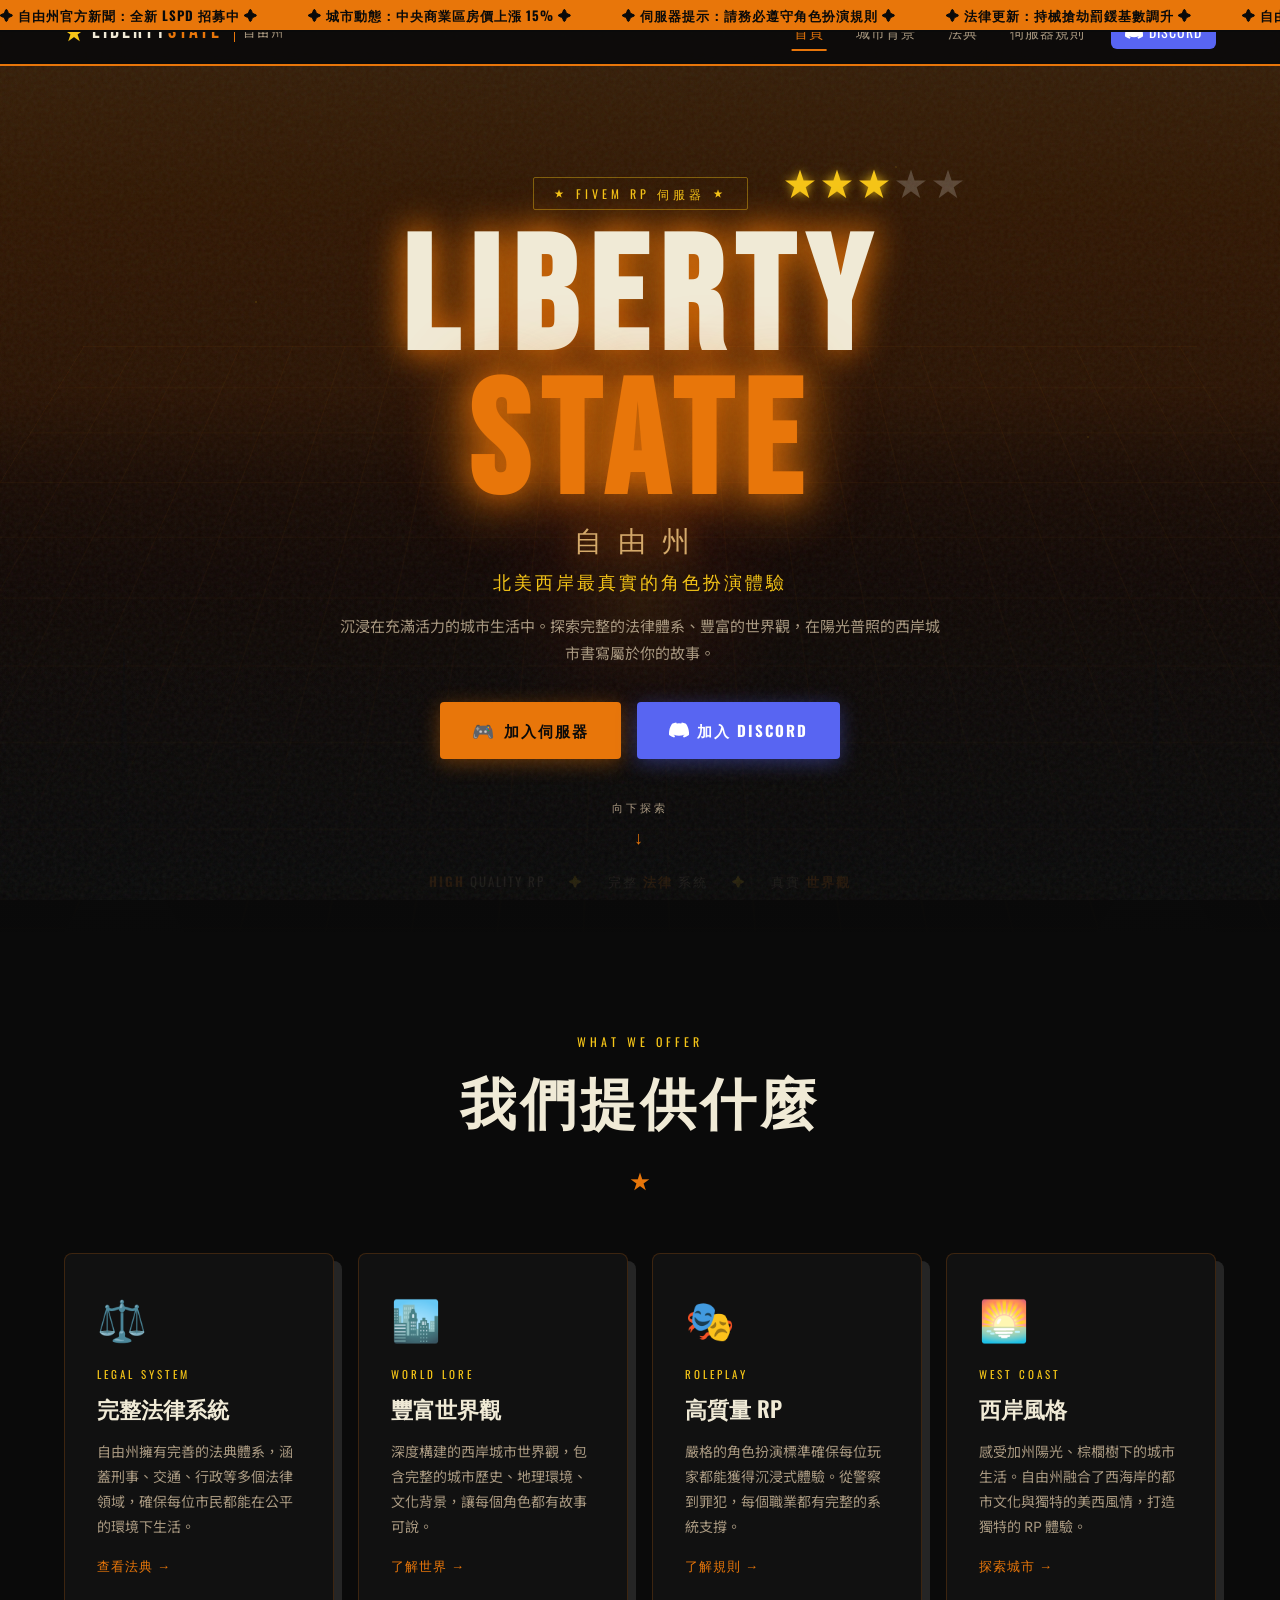
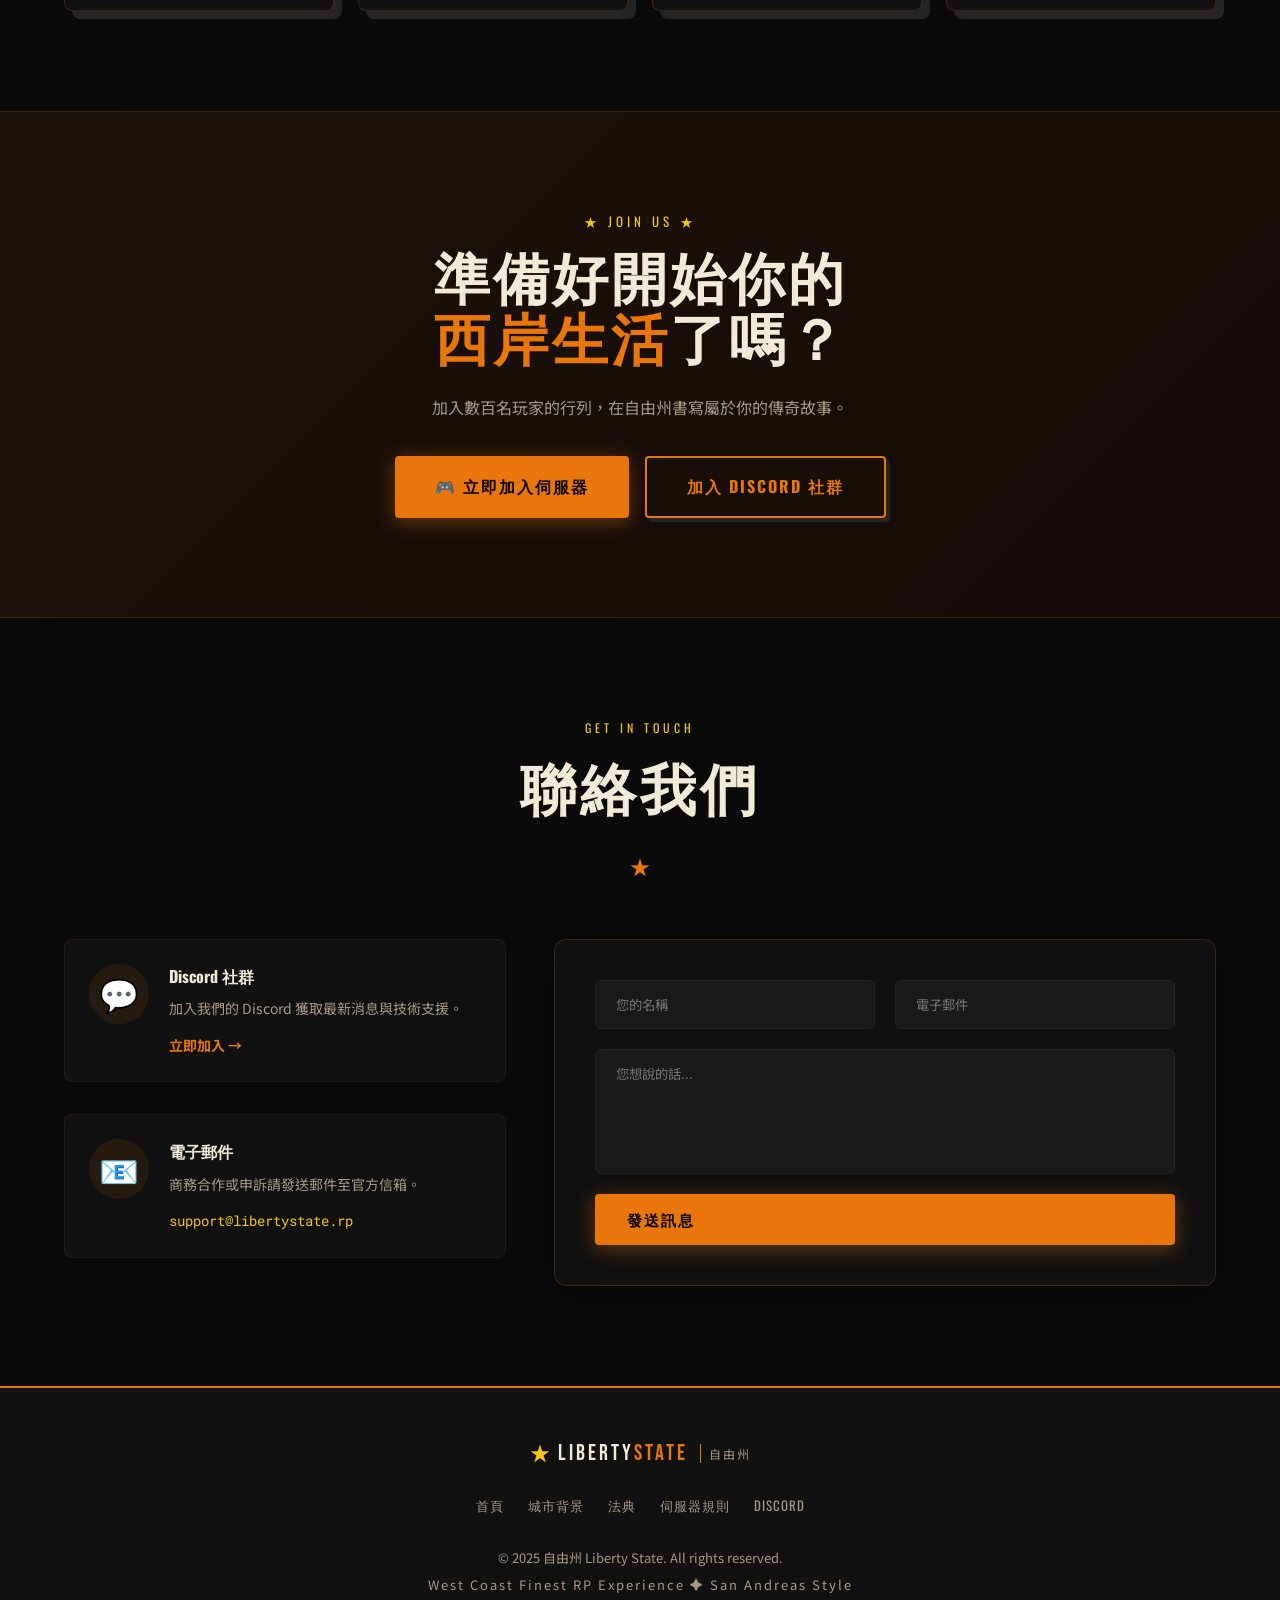
==== index.html @ edca75ae "Add files via upload" ====
<!DOCTYPE html>
<html lang="zh-TW">
<head>
  <meta charset="UTF-8" />
  <meta name="viewport" content="width=device-width, initial-scale=1.0" />
  <title>自由州 Liberty State | 官方網站</title>
  <meta name="description" content="自由州（Liberty State）是一個位於北美西岸的現代化都市。探索完整的 RP 世界觀、法典系統、並了解伺務器規則。" />
  <meta property="og:title" content="自由州 Liberty State" />
  <meta property="og:description" content="一個高質量的 FiveM RP 伺務器。探索完整的法律系統、世界觀設定、並了解伺務器規則。" />
  <meta property="og:type" content="website" />
  <link rel="preconnect" href="https://fonts.googleapis.com" />
  <link rel="preconnect" href="https://fonts.gstatic.com" crossorigin />
  <link href="https://fonts.googleapis.com/css2?family=Bebas+Neue&family=Oswald:wght@300;400;500;600;700&family=Noto+Sans+TC:wght@300;400;500;700&family=Roboto+Mono:wght@400;500&display=swap" rel="stylesheet" />
  <link rel="stylesheet" href="style.css" />
</head>
<body>
  <!-- News Ticker -->
  <div class="news-ticker">
    <div class="news-content">
      <span>✦ 自由州官方新聞：全新 LSPD 招募中 ✦</span>
      <span>✦ 城市動態：中央商業區房價上漲 15% ✦</span>
      <span>✦ 伺服器提示：請務必遵守角色扮演規則 ✦</span>
      <span>✦ 法律更新：持械搶劫罰鍰基數調升 ✦</span>
      <span>✦ 自由州官方新聞：全新 LSPD 招募中 ✦</span>
      <span>✦ 城市動態：中央商業區房價上漲 15% ✦</span>
    </div>
  </div>

  <!-- Navigation -->
  <nav class="navbar" id="navbar">
    <div class="nav-container">
      <a href="index.html" class="nav-logo">
        <span class="logo-star">★</span>
        <span class="logo-text">LIBERTY<span class="logo-state">STATE</span></span>
        <span class="logo-zh">自由州</span>
      </a>
      <div class="nav-links">
        <a href="index.html" class="nav-link active" id="nav-home">首頁</a>
        <a href="city.html" class="nav-link" id="nav-city">城市背景</a>
        <a href="code.html" class="nav-link" id="nav-code">法典</a>
        <a href="rules.html" class="nav-link" id="nav-rules">伺服器規則</a>
        <a href="https://discord.gg/libertystaterp" class="nav-link discord-btn" target="_blank">
          <svg width="18" height="18" viewBox="0 0 24 24" fill="currentColor"><path d="M20.317 4.37a19.791 19.791 0 0 0-4.885-1.515.074.074 0 0 0-.079.037c-.21.375-.444.864-.608 1.25a18.27 18.27 0 0 0-5.487 0 12.64 12.64 0 0 0-.617-1.25.077.077 0 0 0-.079-.037A19.736 19.736 0 0 0 3.677 4.37a.07.07 0 0 0-.032.027C.533 9.046-.32 13.58.099 18.057.1 18.081.118 18.103.137 18.116a19.916 19.916 0 0 0 6.002 2.993.078.078 0 0 0 .084-.026c.462-.63.874-1.295 1.226-1.994a.076.076 0 0 0-.041-.106 13.107 13.107 0 0 1-1.872-.892.077.077 0 0 1-.008-.128 10.2 10.2 0 0 0 .372-.292.074.074 0 0 1 .077-.01c3.928 1.793 8.18 1.793 12.062 0a.074.074 0 0 1 .078.01c.12.098.246.198.373.292a.077.077 0 0 1-.006.127 12.299 12.299 0 0 1-1.873.892.077.077 0 0 0-.041.107c.36.698.772 1.362 1.225 1.993a.076.076 0 0 0 .084.028 19.839 19.839 0 0 0 6.002-2.981.077.077 0 0 0 .032-.054c.5-5.177-.838-9.674-3.549-13.66a.061.061 0 0 0-.031-.03z"/></svg>
          Discord
        </a>
      </div>
      <button class="nav-toggle" id="navToggle">
        <span></span><span></span><span></span>
      </button>
    </div>
  </nav>

  <!-- Hero Section -->
  <section class="hero" id="hero">
    <div class="hero-bg">
      <div class="hero-gradient"></div>
      <div class="hero-stars"></div>
      <div class="hero-grid"></div>
      <div class="palm-silhouettes">
        <div class="palm palm-left"></div>
        <div class="palm palm-right"></div>
      </div>
      <div class="sun-effect"></div>
    </div>
    <div class="hero-content">
      <!-- Wanted Level Stars -->
      <div class="wanted-level">
        <span>★</span><span>★</span><span>★</span><span class="star-dim">★</span><span class="star-dim">★</span>
      </div>
      <div class="hero-badge">
        <span class="badge-star">★</span> FiveM RP 伺服器 <span class="badge-star">★</span>
      </div>
      <h1 class="hero-title">
        <span class="title-liberty">LIBERTY</span>
        <span class="title-state">STATE</span>
        <span class="title-zh">自由州</span>
      </h1>
      <p class="hero-subtitle">北美西岸最真實的角色扮演體驗</p>
      <p class="hero-desc">沉浸在充滿活力的城市生活中。探索完整的法律體系、豐富的世界觀，在陽光普照的西岸城市書寫屬於你的故事。</p>
      <div class="hero-buttons">
        <a href="fivem://connect/libertystate.tebex.io" class="btn btn-primary">
          <span class="btn-icon">🎮</span> 加入伺服器
        </a>
        <a href="https://discord.gg/libertystaterp" class="btn btn-discord" target="_blank">
          <svg width="20" height="20" viewBox="0 0 24 24" fill="currentColor"><path d="M20.317 4.37a19.791 19.791 0 0 0-4.885-1.515.074.074 0 0 0-.079.037c-.21.375-.444.864-.608 1.25a18.27 18.27 0 0 0-5.487 0 12.64 12.64 0 0 0-.617-1.25.077.077 0 0 0-.079-.037A19.736 19.736 0 0 0 3.677 4.37a.07.07 0 0 0-.032.027C.533 9.046-.32 13.58.099 18.057.1 18.081.118 18.103.137 18.116a19.916 19.916 0 0 0 6.002 2.993.078.078 0 0 0 .084-.026c.462-.63.874-1.295 1.226-1.994a.076.076 0 0 0-.041-.106 13.107 13.107 0 0 1-1.872-.892.077.077 0 0 1-.008-.128 10.2 10.2 0 0 0 .372-.292.074.074 0 0 1 .077-.01c3.928 1.793 8.18 1.793 12.062 0a.074.074 0 0 1 .078.01c.12.098.246.198.373.292a.077.077 0 0 1-.006.127 12.299 12.299 0 0 1-1.873.892.077.077 0 0 0-.041.107c.36.698.772 1.362 1.225 1.993a.076.076 0 0 0 .084.028 19.839 19.839 0 0 0 6.002-2.981.077.077 0 0 0 .032-.054c.5-5.177-.838-9.674-3.549-13.66a.061.061 0 0 0-.031-.03z"/></svg>
          加入 Discord
        </a>
      </div>
      <div class="hero-scroll-hint">
        <span>向下探索</span>
        <div class="scroll-arrow">↓</div>
      </div>
    </div>
    <div class="hero-badge-bottom">
      <span class="stat-item"><span class="stat-num">HIGH</span> QUALITY RP</span>
      <span class="stat-divider">✦</span>
      <span class="stat-item">完整 <span class="stat-num">法律</span> 系統</span>
      <span class="stat-divider">✦</span>
      <span class="stat-item">真實 <span class="stat-num">世界觀</span></span>
    </div>
  </section>

  <!-- Features Section -->
  <section class="features" id="features">
    <div class="section-header">
      <div class="section-tag">WHAT WE OFFER</div>
      <h2 class="section-title">我們提供什麼</h2>
      <div class="section-divider"><span>★</span></div>
    </div>
    <div class="features-grid">
      <div class="feature-card" data-delay="0">
        <div class="feature-icon">⚖️</div>
        <div class="feature-tag">LEGAL SYSTEM</div>
        <h3 class="feature-title">完整法律系統</h3>
        <p class="feature-desc">自由州擁有完善的法典體系，涵蓋刑事、交通、行政等多個法律領域，確保每位市民都能在公平的環境下生活。</p>
        <a href="code.html" class="feature-link">查看法典 →</a>
      </div>
      <div class="feature-card" data-delay="100">
        <div class="feature-icon">🏙️</div>
        <div class="feature-tag">WORLD LORE</div>
        <h3 class="feature-title">豐富世界觀</h3>
        <p class="feature-desc">深度構建的西岸城市世界觀，包含完整的城市歷史、地理環境、文化背景，讓每個角色都有故事可說。</p>
        <a href="city.html" class="feature-link">了解世界 →</a>
      </div>
      <div class="feature-card" data-delay="200">
        <div class="feature-icon">🎭</div>
        <div class="feature-tag">ROLEPLAY</div>
        <h3 class="feature-title">高質量 RP</h3>
        <p class="feature-desc">嚴格的角色扮演標準確保每位玩家都能獲得沉浸式體驗。從警察到罪犯，每個職業都有完整的系統支撐。</p>
        <a href="rules.html" class="feature-link">了解規則 →</a>
      </div>
      <div class="feature-card" data-delay="300">
        <div class="feature-icon">🌅</div>
        <div class="feature-tag">WEST COAST</div>
        <h3 class="feature-title">西岸風格</h3>
        <p class="feature-desc">感受加州陽光、棕櫚樹下的城市生活。自由州融合了西海岸的都市文化與獨特的美西風情，打造獨特的 RP 體驗。</p>
        <a href="city.html" class="feature-link">探索城市 →</a>
      </div>
    </div>
  </section>

  <!-- CTA Section -->
  <section class="cta-section">
    <div class="cta-bg"></div>
    <div class="cta-content">
      <div class="cta-tag">★ JOIN US ★</div>
      <h2 class="cta-title">準備好開始你的<br><span class="cta-highlight">西岸生活</span>了嗎？</h2>
      <p class="cta-desc">加入數百名玩家的行列，在自由州書寫屬於你的傳奇故事。</p>
      <div class="cta-buttons">
        <a href="fivem://connect/libertystate.tebex.io" class="btn btn-primary btn-lg">
          🎮 立即加入伺服器
        </a>
        <a href="https://discord.gg/libertystaterp" class="btn btn-outline btn-lg" target="_blank">
          加入 Discord 社群
        </a>
      </div>
    </div>
  </section>

  <!-- Contact Section -->
  <section class="contact-section" id="contact">
    <div class="section-header">
      <div class="section-tag">GET IN TOUCH</div>
      <h2 class="section-title">聯絡我們</h2>
      <div class="section-divider"><span>★</span></div>
    </div>
    <div class="contact-container">
      <div class="contact-info">
        <div class="contact-item">
          <div class="contact-icon">💬</div>
          <div class="contact-text">
            <h4>Discord 社群</h4>
            <p>加入我們的 Discord 獲取最新消息與技術支援。</p>
            <a href="https://discord.gg/libertystaterp" target="_blank">立即加入 →</a>
          </div>
        </div>
        <div class="contact-item">
          <div class="contact-icon">📧</div>
          <div class="contact-text">
            <h4>電子郵件</h4>
            <p>商務合作或申訴請發送郵件至官方信箱。</p>
            <span>support@libertystate.rp</span>
          </div>
        </div>
      </div>
      <div class="contact-form-wrapper">
        <form class="contact-form">
          <div class="form-row">
            <input type="text" placeholder="您的名稱" required>
            <input type="email" placeholder="電子郵件" required>
          </div>
          <textarea placeholder="您想說的話..." rows="5" required></textarea>
          <button type="submit" class="btn btn-primary">發送訊息</button>
        </form>
      </div>
    </div>
  </section>

  <!-- Footer -->
  <footer class="footer">
    <div class="footer-content">
      <div class="footer-logo">
        <span class="logo-star">★</span>
        <span class="logo-text">LIBERTY<span class="logo-state">STATE</span></span>
        <span class="logo-zh">自由州</span>
      </div>
      <div class="footer-links">
        <a href="index.html">首頁</a>
        <a href="city.html">城市背景</a>
        <a href="code.html">法典</a>
        <a href="rules.html">伺服器規則</a>
        <a href="https://discord.gg/libertystaterp" target="_blank">Discord</a>
      </div>
      <div class="footer-bottom">
        <p>© 2025 自由州 Liberty State. All rights reserved.</p>
        <p class="footer-tagline">West Coast Finest RP Experience ✦ San Andreas Style</p>
      </div>
    </div>
  </footer>

  <script src="app.js"></script>
</body>
</html>
---- style.css ----
/* ===== NEWS TICKER ===== */
.news-ticker {
  background: var(--orange);
  color: var(--dark);
  height: 32px;
  display: flex; align-items: center;
  font-family: var(--font-heading);
  font-weight: 700; font-size: 13px;
  letter-spacing: 1px; text-transform: uppercase;
  overflow: hidden; border-bottom: 2px solid var(--dark);
  position: relative; z-index: 1001;
}
.news-content {
  display: flex; gap: 50px;
  animation: ticker 30s linear infinite;
  white-space: nowrap;
}
@keyframes ticker {
  0% { transform: translateX(100%); }
  100% { transform: translateX(-100%); }
}

/* ===== ENHANCED HERO ===== */
.hero {
  background-image: url('gta_sa_sunset_cityscape_1777030812058.png');
  background-size: cover;
  background-position: center;
}
.hero::after {
  content: ''; position: absolute; inset: 0;
  background: linear-gradient(0deg, rgba(10,10,10,0.95) 0%, rgba(10,10,10,0.4) 50%, rgba(232,118,10,0.2) 100%);
  pointer-events: none;
}

.hero-title {
  filter: drop-shadow(0 0 15px rgba(232,118,10,0.8));
}

.feature-card {
  border: 2px solid var(--dark4);
  box-shadow: 8px 8px 0px var(--dark4);
  transition: all 0.2s cubic-bezier(0.175, 0.885, 0.32, 1.275);
}
.feature-card:hover {
  transform: translate(-4px, -4px);
  box-shadow: 12px 12px 0px var(--orange);
  border-color: var(--orange);
}

.btn {
  box-shadow: 4px 4px 0px var(--dark4);
  font-weight: 900;
}
.btn:active {
  transform: translate(2px, 2px);
  box-shadow: 0px 0px 0px var(--dark4);
}
/* ===== WANTED LEVEL ===== */
.wanted-level {
  position: absolute;
  top: -20px; right: 0;
  display: flex; gap: 5px;
  font-size: 32px; color: var(--gold);
  text-shadow: 0 0 10px rgba(245,197,24,0.8);
  animation: wantedFlash 1.5s infinite;
}
.star-dim { color: rgba(255,255,255,0.2); text-shadow: none; }
@keyframes wantedFlash {
  0%, 100% { opacity: 1; }
  50% { opacity: 0.7; }
}

*, *::before, *::after { box-sizing: border-box; margin: 0; padding: 0; }

:root {
  --orange: #E8760A;
  --orange-light: #F5A623;
  --gold: #F5C518;
  --red: #CC2200;
  --dark: #0A0A0A;
  --dark2: #111111;
  --dark3: #1A1A1A;
  --dark4: #252525;
  --sand: #D4A96A;
  --sand-light: #E8C98A;
  --text: #F0EAD6;
  --text-dim: #A89880;
  --font-display: 'Bebas Neue', sans-serif;
  --font-heading: 'Oswald', sans-serif;
  --font-body: 'Noto Sans TC', sans-serif;
  --font-mono: 'Roboto Mono', monospace;
}

html { scroll-behavior: smooth; }

body {
  background: var(--dark);
  color: var(--text);
  font-family: var(--font-body);
  font-size: 16px;
  line-height: 1.6;
  overflow-x: hidden;
}

/* ===== SCROLLBAR ===== */
::-webkit-scrollbar { width: 6px; }
::-webkit-scrollbar-track { background: var(--dark2); }
::-webkit-scrollbar-thumb { background: var(--orange); border-radius: 3px; }

/* ===== NAVBAR ===== */
.navbar {
  position: fixed; top: 0; left: 0; right: 0; z-index: 1000;
  background: rgba(10,10,10,0.92);
  backdrop-filter: blur(12px);
  border-bottom: 2px solid var(--orange);
  transition: all 0.3s ease;
}
.nav-container {
  max-width: 1200px; margin: 0 auto;
  padding: 0 24px;
  display: flex; align-items: center; justify-content: space-between;
  height: 64px;
}
.nav-logo {
  display: flex; align-items: center; gap: 8px;
  text-decoration: none;
}
.logo-star { color: var(--gold); font-size: 20px; }
.logo-text {
  font-family: var(--font-display);
  font-size: 22px; letter-spacing: 3px;
  color: var(--text);
}
.logo-state { color: var(--orange); }
.logo-zh {
  font-size: 12px; color: var(--text-dim);
  border-left: 1px solid var(--orange);
  padding-left: 8px; margin-left: 4px;
  letter-spacing: 2px;
}
.nav-links { display: flex; align-items: center; gap: 4px; }
.nav-link {
  color: var(--text-dim); text-decoration: none;
  font-family: var(--font-heading); font-size: 14px;
  letter-spacing: 1px; text-transform: uppercase;
  padding: 6px 14px; border-radius: 4px;
  transition: all 0.2s ease;
  position: relative;
}
.nav-link:hover, .nav-link.active {
  color: var(--orange);
}
.nav-link.active::after {
  content: ''; position: absolute;
  bottom: -2px; left: 50%; transform: translateX(-50%);
  width: 60%; height: 2px; background: var(--orange);
}
.discord-btn {
  display: flex; align-items: center; gap: 6px;
  background: #5865F2; color: #fff !important;
  border-radius: 6px; padding: 6px 14px;
  margin-left: 8px;
}
.discord-btn:hover { background: #4752C4; transform: translateY(-1px); }
.nav-toggle {
  display: none; background: none; border: none;
  cursor: pointer; flex-direction: column; gap: 5px; padding: 4px;
}
.nav-toggle span {
  display: block; width: 24px; height: 2px;
  background: var(--orange); transition: all 0.3s ease;
}

/* ===== HERO ===== */
.hero {
  position: relative; min-height: 100vh;
  display: flex; flex-direction: column;
  justify-content: center; align-items: center;
  overflow: hidden; padding-top: 64px;
}
.hero-bg {
  position: absolute; inset: 0; z-index: 0;
}
.hero-gradient {
  position: absolute; inset: 0;
  background: linear-gradient(
    180deg,
    #0A0A0A 0%,
    #1A0A00 20%,
    #2D1200 40%,
    #1A0800 60%,
    #0A0A0A 100%
  );
}
.hero-grid {
  position: absolute; inset: 0;
  background-image:
    linear-gradient(rgba(232,118,10,0.08) 1px, transparent 1px),
    linear-gradient(90deg, rgba(232,118,10,0.08) 1px, transparent 1px);
  background-size: 60px 60px;
  transform: perspective(600px) rotateX(30deg) translateY(30%);
}
.hero-stars {
  position: absolute; inset: 0;
  background-image: radial-gradient(1px 1px at 20% 30%, rgba(245,197,24,0.6) 0%, transparent 100%),
    radial-gradient(1px 1px at 70% 15%, rgba(245,197,24,0.4) 0%, transparent 100%),
    radial-gradient(2px 2px at 45% 60%, rgba(232,118,10,0.3) 0%, transparent 100%),
    radial-gradient(1px 1px at 85% 45%, rgba(245,197,24,0.5) 0%, transparent 100%),
    radial-gradient(1px 1px at 10% 70%, rgba(255,255,255,0.3) 0%, transparent 100%);
}
.sun-effect {
  position: absolute; bottom: 20%;
  left: 50%; transform: translateX(-50%);
  width: 300px; height: 300px;
  background: radial-gradient(circle, rgba(232,118,10,0.25) 0%, rgba(204,34,0,0.1) 40%, transparent 70%);
  border-radius: 50%;
  animation: sunPulse 4s ease-in-out infinite;
}
@keyframes sunPulse {
  0%, 100% { transform: translateX(-50%) scale(1); opacity: 0.6; }
  50% { transform: translateX(-50%) scale(1.1); opacity: 1; }
}
.palm-silhouettes { position: absolute; inset: 0; pointer-events: none; }
.palm {
  position: absolute; bottom: 0;
  width: 120px; height: 300px;
  background: var(--dark);
  clip-path: polygon(50% 0%, 55% 70%, 100% 100%, 0% 100%, 45% 70%);
  opacity: 0.7;
}
.palm::before {
  content: ''; position: absolute;
  top: 0; left: 50%; transform: translateX(-50%);
  width: 200px; height: 80px;
  background: var(--dark);
  clip-path: polygon(50% 0%, 100% 100%, 0% 100%);
  transform-origin: bottom center;
}
.palm-left { left: 5%; }
.palm-right { right: 5%; transform: scaleX(-1); }

.hero-content {
  position: relative; z-index: 1;
  text-align: center; padding: 0 24px;
  max-width: 900px;
}
.hero-badge {
  display: inline-flex; align-items: center; gap: 8px;
  font-family: var(--font-heading); font-size: 12px;
  letter-spacing: 4px; text-transform: uppercase;
  color: var(--gold);
  border: 1px solid rgba(245,197,24,0.4);
  padding: 6px 20px; border-radius: 2px;
  margin-bottom: 20px;
  animation: fadeDown 0.8s ease;
}
.badge-star { font-size: 10px; animation: spin 8s linear infinite; }
@keyframes spin { to { transform: rotate(360deg); } }

.hero-title {
  display: flex; flex-direction: column; align-items: center;
  line-height: 0.9;
  animation: fadeUp 0.8s ease 0.2s both;
}
.title-liberty {
  font-family: var(--font-display);
  font-size: clamp(80px, 15vw, 160px);
  letter-spacing: 12px;
  color: var(--text);
  text-shadow: 0 0 40px rgba(232,118,10,0.4);
}
.title-state {
  font-family: var(--font-display);
  font-size: clamp(80px, 15vw, 160px);
  letter-spacing: 12px;
  color: var(--orange);
  text-shadow: 0 0 60px rgba(232,118,10,0.6), 0 0 100px rgba(232,118,10,0.2);
}
.title-zh {
  font-family: var(--font-heading); font-size: clamp(18px, 3vw, 28px);
  letter-spacing: 16px; color: var(--sand);
  margin-top: 8px; font-weight: 300;
}
.hero-subtitle {
  font-family: var(--font-heading);
  font-size: clamp(14px, 2.5vw, 18px);
  letter-spacing: 3px; color: var(--gold);
  margin-top: 16px; text-transform: uppercase;
  animation: fadeUp 0.8s ease 0.4s both;
}
.hero-desc {
  max-width: 600px; margin: 16px auto 0;
  color: var(--text-dim); font-size: 15px; line-height: 1.8;
  animation: fadeUp 0.8s ease 0.5s both;
}
.hero-buttons {
  display: flex; gap: 16px; justify-content: center;
  margin-top: 36px; flex-wrap: wrap;
  animation: fadeUp 0.8s ease 0.6s both;
}
.hero-badge-bottom {
  position: absolute; bottom: 40px; left: 0; right: 0;
  display: flex; align-items: center; justify-content: center; gap: 24px;
  font-family: var(--font-heading); font-size: 13px;
  letter-spacing: 2px; text-transform: uppercase;
  color: var(--text-dim);
  animation: fadeUp 0.8s ease 0.8s both;
}
.stat-num { color: var(--orange); font-weight: 700; }
.stat-divider { color: var(--gold); }
.hero-scroll-hint {
  margin-top: 40px; display: flex; flex-direction: column;
  align-items: center; gap: 6px;
  font-family: var(--font-heading); font-size: 11px;
  letter-spacing: 3px; color: var(--text-dim);
  animation: fadeUp 0.8s ease 0.9s both;
}
.scroll-arrow {
  animation: bounce 2s ease-in-out infinite;
  color: var(--orange); font-size: 18px;
}
@keyframes bounce {
  0%, 100% { transform: translateY(0); }
  50% { transform: translateY(6px); }
}

/* ===== BUTTONS ===== */
.btn {
  display: inline-flex; align-items: center; gap: 8px;
  font-family: var(--font-heading); font-size: 15px;
  letter-spacing: 2px; text-transform: uppercase;
  text-decoration: none;
  padding: 14px 32px; border-radius: 4px;
  transition: all 0.3s ease;
  cursor: pointer; border: none;
  position: relative; overflow: hidden;
}
.btn::before {
  content: ''; position: absolute; inset: 0;
  background: rgba(255,255,255,0.1);
  transform: translateX(-100%); transition: transform 0.3s ease;
}
.btn:hover::before { transform: translateX(0); }
.btn-primary {
  background: var(--orange);
  color: var(--dark); font-weight: 700;
  box-shadow: 0 4px 20px rgba(232,118,10,0.4);
}
.btn-primary:hover {
  background: var(--orange-light);
  transform: translateY(-2px);
  box-shadow: 0 8px 30px rgba(232,118,10,0.5);
}
.btn-discord {
  background: #5865F2; color: #fff;
  box-shadow: 0 4px 20px rgba(88,101,242,0.4);
}
.btn-discord:hover {
  background: #4752C4; transform: translateY(-2px);
}
.btn-outline {
  background: transparent;
  color: var(--orange);
  border: 2px solid var(--orange);
}
.btn-outline:hover {
  background: rgba(232,118,10,0.15); transform: translateY(-2px);
}
.btn-lg { padding: 16px 40px; font-size: 16px; }
.btn-icon { font-size: 18px; }

/* ===== SECTIONS ===== */
.section-header {
  text-align: center; margin-bottom: 56px;
}
.section-tag {
  font-family: var(--font-heading); font-size: 12px;
  letter-spacing: 4px; text-transform: uppercase;
  color: var(--gold); margin-bottom: 12px;
}
.section-title {
  font-family: var(--font-display); font-size: clamp(36px, 6vw, 56px);
  color: var(--text); letter-spacing: 4px;
}
.section-divider {
  font-size: 20px; color: var(--orange);
  margin-top: 12px;
}

/* ===== FEATURES ===== */
.features {
  padding: 100px 24px;
  max-width: 1200px; margin: 0 auto;
}
.features-grid {
  display: grid;
  grid-template-columns: repeat(auto-fit, minmax(260px, 1fr));
  gap: 24px;
}
.feature-card {
  background: var(--dark2);
  border: 1px solid rgba(232,118,10,0.2);
  border-radius: 8px; padding: 32px;
  position: relative; overflow: hidden;
  transition: all 0.3s ease;
}
.feature-card::before {
  content: ''; position: absolute;
  top: 0; left: 0; right: 0; height: 3px;
  background: linear-gradient(90deg, var(--orange), var(--gold));
  transform: scaleX(0); transition: transform 0.3s ease;
  transform-origin: left;
}
.feature-card:hover { border-color: var(--orange); transform: translateY(-4px); }
.feature-card:hover::before { transform: scaleX(1); }
.feature-icon { font-size: 40px; margin-bottom: 16px; }
.feature-tag {
  font-family: var(--font-heading); font-size: 11px;
  letter-spacing: 3px; text-transform: uppercase;
  color: var(--gold); margin-bottom: 8px;
}
.feature-title {
  font-family: var(--font-heading); font-size: 22px;
  color: var(--text); margin-bottom: 12px; font-weight: 600;
}
.feature-desc { color: var(--text-dim); font-size: 14px; line-height: 1.8; }
.feature-link {
  display: inline-block; margin-top: 16px;
  color: var(--orange); font-family: var(--font-heading);
  font-size: 13px; letter-spacing: 1px; text-decoration: none;
  transition: gap 0.2s ease;
}
.feature-link:hover { color: var(--gold); }

/* ===== CTA ===== */
.cta-section {
  position: relative; padding: 100px 24px;
  text-align: center; overflow: hidden;
}
.cta-bg {
  position: absolute; inset: 0;
  background: linear-gradient(135deg, rgba(232,118,10,0.08) 0%, rgba(204,34,0,0.06) 100%);
  border-top: 1px solid rgba(232,118,10,0.2);
  border-bottom: 1px solid rgba(232,118,10,0.2);
}
.cta-content { position: relative; z-index: 1; max-width: 700px; margin: 0 auto; }
.cta-tag {
  font-family: var(--font-heading); font-size: 13px;
  letter-spacing: 4px; color: var(--gold); margin-bottom: 20px;
}
.cta-title {
  font-family: var(--font-display); font-size: clamp(36px, 6vw, 56px);
  color: var(--text); letter-spacing: 3px; line-height: 1.1;
}
.cta-highlight { color: var(--orange); }
.cta-desc {
  margin: 20px 0 36px;
  color: var(--text-dim); font-size: 16px;
}
.cta-buttons { display: flex; gap: 16px; justify-content: center; flex-wrap: wrap; }

/* ===== PAGE HERO ===== */
.page-hero {
  padding: 120px 24px 60px;
  text-align: center;
  background: linear-gradient(180deg, rgba(232,118,10,0.08) 0%, transparent 100%);
  border-bottom: 1px solid rgba(232,118,10,0.15);
}
.page-hero-tag {
  font-family: var(--font-heading); font-size: 12px;
  letter-spacing: 4px; text-transform: uppercase;
  color: var(--gold); margin-bottom: 12px;
}
.page-hero-title {
  font-family: var(--font-display); font-size: clamp(48px, 8vw, 80px);
  letter-spacing: 6px; color: var(--text);
  line-height: 1;
}
.page-hero-title span { color: var(--orange); }
.page-hero-desc {
  max-width: 600px; margin: 16px auto 0;
  color: var(--text-dim); font-size: 15px;
}

/* ===== CITY PAGE ===== */
.city-section, .rules-section, .code-section {
  max-width: 1000px; margin: 0 auto; padding: 60px 24px 100px;
}
.content-block {
  background: var(--dark2);
  border: 1px solid rgba(232,118,10,0.15);
  border-left: 4px solid var(--orange);
  border-radius: 0 8px 8px 0;
  padding: 32px; margin-bottom: 24px;
}
.content-block h2, .content-block h3 {
  font-family: var(--font-heading); color: var(--orange);
  letter-spacing: 2px; margin-bottom: 16px;
}
.content-block h2 { font-size: 24px; }
.content-block h3 { font-size: 18px; }
.content-block p {
  color: var(--text-dim); line-height: 1.9; margin-bottom: 12px; font-size: 15px;
}
.content-block p:last-child { margin-bottom: 0; }
.city-grid {
  display: grid; grid-template-columns: repeat(auto-fit, minmax(280px, 1fr));
  gap: 20px; margin-bottom: 40px;
}
.city-card {
  background: var(--dark2);
  border: 1px solid rgba(232,118,10,0.15);
  border-radius: 8px; padding: 28px;
  transition: all 0.3s ease;
}
.city-card:hover {
  border-color: var(--orange); transform: translateY(-3px);
}
.city-card-icon { font-size: 32px; margin-bottom: 12px; }
.city-card h3 {
  font-family: var(--font-heading); font-size: 18px;
  color: var(--orange); margin-bottom: 10px;
}
.city-card p { color: var(--text-dim); font-size: 14px; line-height: 1.8; }

/* ===== RULES PAGE ===== */
.rules-list { list-style: none; }
.rules-list li {
  padding: 14px 0; border-bottom: 1px solid rgba(232,118,10,0.1);
  color: var(--text-dim); font-size: 15px; line-height: 1.7;
  display: flex; gap: 12px; align-items: flex-start;
}
.rules-list li::before {
  content: '▸'; color: var(--orange); font-size: 12px;
  flex-shrink: 0; margin-top: 4px;
}
.rules-list li:last-child { border-bottom: none; }
.rule-category {
  margin-bottom: 32px;
}
.rule-category-title {
  font-family: var(--font-display); font-size: 28px;
  color: var(--gold); letter-spacing: 3px;
  padding-bottom: 12px;
  border-bottom: 2px solid var(--orange);
  margin-bottom: 20px;
}

/* ===== LAW CODE ===== */
.law-chapter {
  margin-bottom: 48px;
}
.chapter-header {
  background: linear-gradient(135deg, rgba(232,118,10,0.15), rgba(204,34,0,0.08));
  border: 1px solid rgba(232,118,10,0.3);
  border-radius: 8px 8px 0 0; padding: 20px 28px;
  cursor: pointer; display: flex; justify-content: space-between; align-items: center;
  transition: all 0.3s ease;
}
.chapter-header:hover { background: rgba(232,118,10,0.2); }
.chapter-title {
  font-family: var(--font-display); font-size: 24px;
  color: var(--orange); letter-spacing: 2px;
}
.chapter-toggle { color: var(--gold); font-size: 20px; transition: transform 0.3s ease; }
.chapter-toggle.open { transform: rotate(90deg); }
.chapter-body {
  border: 1px solid rgba(232,118,10,0.2); border-top: none;
  border-radius: 0 0 8px 8px; overflow: hidden;
  max-height: 0; transition: max-height 0.4s ease;
}
.chapter-body.open { max-height: 9999px; }
.law-article {
  padding: 20px 28px;
  border-bottom: 1px solid rgba(232,118,10,0.08);
}
.law-article:last-child { border-bottom: none; }
.article-num {
  font-family: var(--font-mono); font-size: 11px;
  color: var(--gold); letter-spacing: 2px;
  margin-bottom: 6px;
}
.article-title {
  font-family: var(--font-heading); font-size: 17px;
  color: var(--text); margin-bottom: 8px;
}
.article-content {
  color: var(--text-dim); font-size: 14px; line-height: 1.9;
}

/* ===== CONTACT SECTION ===== */
.contact-section {
  padding: 100px 24px;
  max-width: 1200px;
  margin: 0 auto;
}
.contact-container {
  display: grid;
  grid-template-columns: 1fr 1.5fr;
  gap: 48px;
  margin-top: 40px;
}
.contact-info {
  display: flex;
  flex-direction: column;
  gap: 32px;
}
.contact-item {
  display: flex;
  gap: 20px;
  background: var(--dark2);
  padding: 24px;
  border-radius: 8px;
  border: 1px solid rgba(232,118,10,0.1);
  transition: all 0.3s ease;
}
.contact-item:hover {
  border-color: var(--orange);
  transform: translateX(10px);
}
.contact-icon {
  font-size: 32px;
  background: rgba(232,118,10,0.1);
  width: 60px; height: 60px;
  display: flex; align-items: center; justify-content: center;
  border-radius: 50%;
  color: var(--orange);
}
.contact-text h4 {
  font-family: var(--font-heading);
  color: var(--text);
  margin-bottom: 8px;
}
.contact-text p {
  color: var(--text-dim);
  font-size: 14px;
  margin-bottom: 12px;
}
.contact-text a {
  color: var(--orange);
  text-decoration: none;
  font-weight: 700;
  font-size: 14px;
}
.contact-text span {
  color: var(--gold);
  font-family: var(--font-mono);
  font-size: 14px;
}

.contact-form-wrapper {
  background: var(--dark2);
  padding: 40px;
  border-radius: 12px;
  border: 1px solid rgba(232,118,10,0.2);
  box-shadow: 0 10px 40px rgba(0,0,0,0.3);
}
.contact-form {
  display: flex;
  flex-direction: column;
  gap: 20px;
}
.form-row {
  display: grid;
  grid-template-columns: 1fr 1fr;
  gap: 20px;
}
.contact-form input, .contact-form textarea {
  background: var(--dark3);
  border: 1px solid var(--dark4);
  padding: 14px 20px;
  border-radius: 6px;
  color: var(--text);
  font-family: var(--font-body);
  transition: all 0.3s ease;
}
.contact-form input:focus, .contact-form textarea:focus {
  outline: none;
  border-color: var(--orange);
  box-shadow: 0 0 10px rgba(232,118,10,0.2);
}
.contact-form textarea {
  resize: none;
}

@media (max-width: 992px) {
  .contact-container {
    grid-template-columns: 1fr;
  }
}

/* ===== FOOTER ===== */
.footer {
  background: var(--dark2);
  border-top: 2px solid var(--orange);
  padding: 48px 24px 32px;
}
.footer-content { max-width: 1200px; margin: 0 auto; text-align: center; }
.footer-logo {
  display: flex; align-items: center; justify-content: center;
  gap: 8px; margin-bottom: 24px;
}
.footer-links {
  display: flex; gap: 24px; justify-content: center;
  flex-wrap: wrap; margin-bottom: 32px;
}
.footer-links a {
  color: var(--text-dim); text-decoration: none;
  font-family: var(--font-heading); font-size: 13px;
  letter-spacing: 1px; text-transform: uppercase;
  transition: color 0.2s ease;
}
.footer-links a:hover { color: var(--orange); }
.footer-bottom p { color: var(--text-dim); font-size: 13px; margin-bottom: 6px; }
.footer-tagline { color: rgba(245,197,24,0.5); font-size: 12px; letter-spacing: 2px; }

/* ===== ANIMATIONS ===== */
@keyframes fadeUp {
  from { opacity: 0; transform: translateY(20px); }
  to { opacity: 1; transform: translateY(0); }
}
@keyframes fadeDown {
  from { opacity: 0; transform: translateY(-10px); }
  to { opacity: 1; transform: translateY(0); }
}
.animate-in {
  opacity: 0; transform: translateY(20px);
  transition: all 0.6s ease;
}
.animate-in.visible { opacity: 1; transform: translateY(0); }

/* ===== RESPONSIVE ===== */
@media (max-width: 768px) {
  .nav-links { display: none; flex-direction: column; }
  .nav-links.open {
    display: flex; position: absolute; top: 64px; left: 0; right: 0;
    background: var(--dark2); border-bottom: 2px solid var(--orange);
    padding: 16px; gap: 8px;
  }
  .nav-toggle { display: flex; }
  .features { padding: 60px 16px; }
  .palm { display: none; }
  .hero-badge-bottom { display: none; }
  .hero-buttons { flex-direction: column; align-items: center; }
}

/* ===== GRUNGE TEXTURE ===== */
.features::before, .cta-section::before {
  content: ''; position: fixed; inset: 0;
  background-image: url("data:image/svg+xml,%3Csvg viewBox='0 0 256 256' xmlns='http://www.w3.org/2000/svg'%3E%3Cfilter id='noise'%3E%3CfeTurbulence type='fractalNoise' baseFrequency='0.9' numOctaves='4' stitchTiles='stitch'/%3E%3C/filter%3E%3Crect width='100%25' height='100%25' filter='url(%23noise)' opacity='0.03'/%3E%3C/svg%3E");
  pointer-events: none; z-index: 0;
}
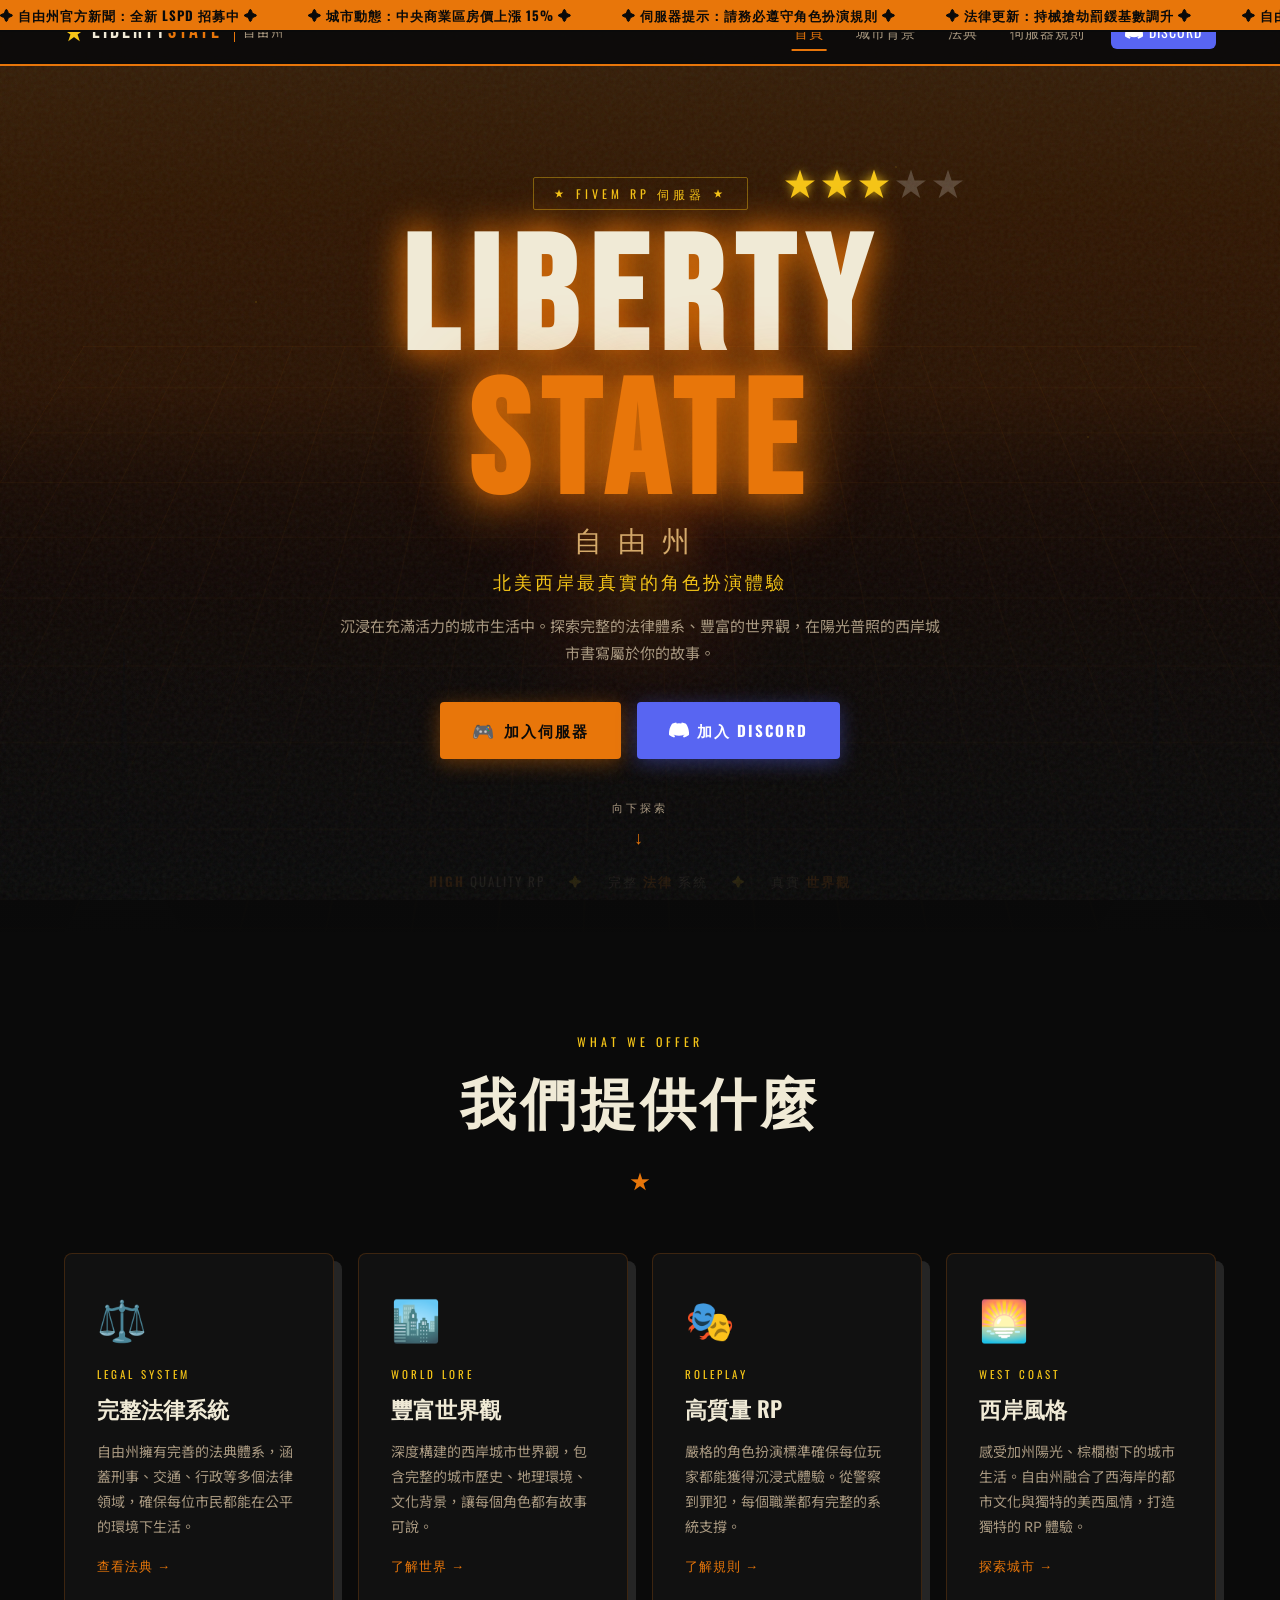
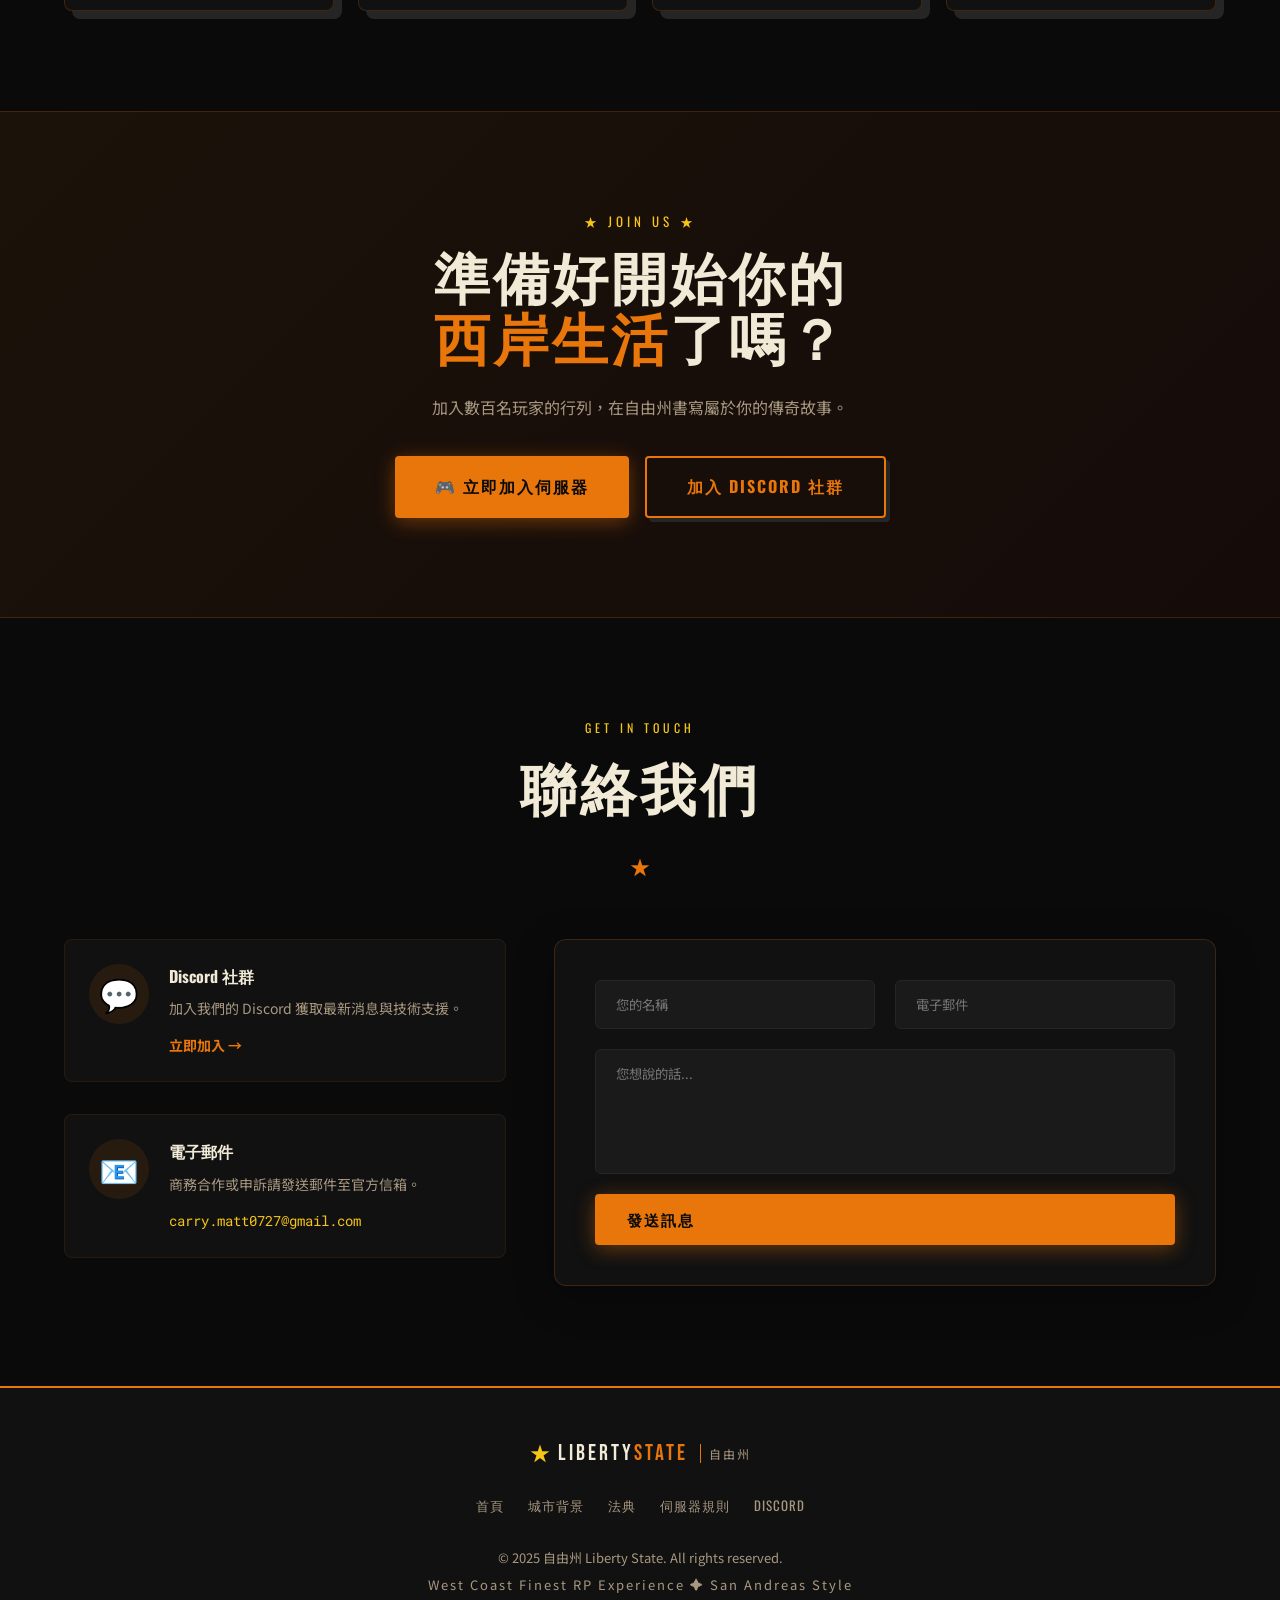
==== commit d2ca2036: "Add files via upload" ====
--- a/index.html
+++ b/index.html
@@ -179,7 +179,7 @@
           <div class="contact-text">
             <h4>電子郵件</h4>
             <p>商務合作或申訴請發送郵件至官方信箱。</p>
-            <span>support@libertystate.rp</span>
+            <span>carry.matt0727@gmail.com</span>
           </div>
         </div>
       </div>
